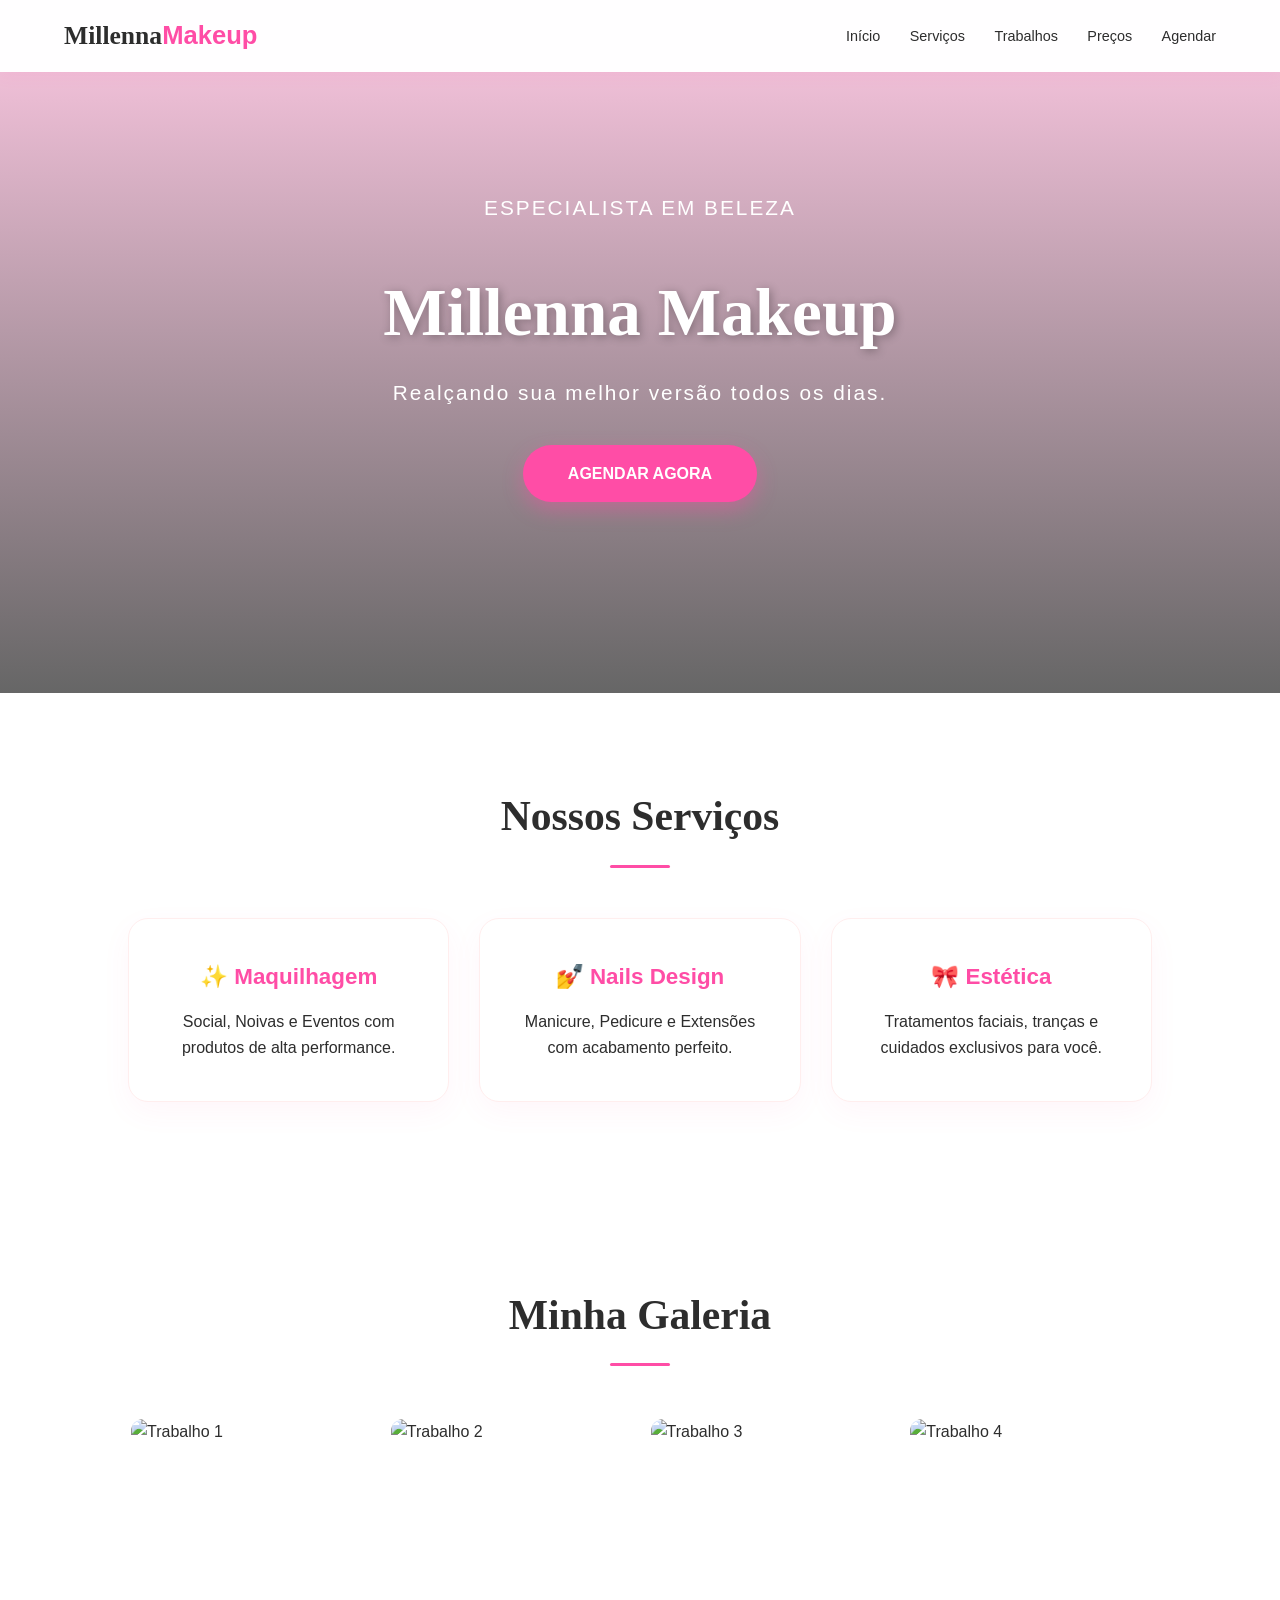
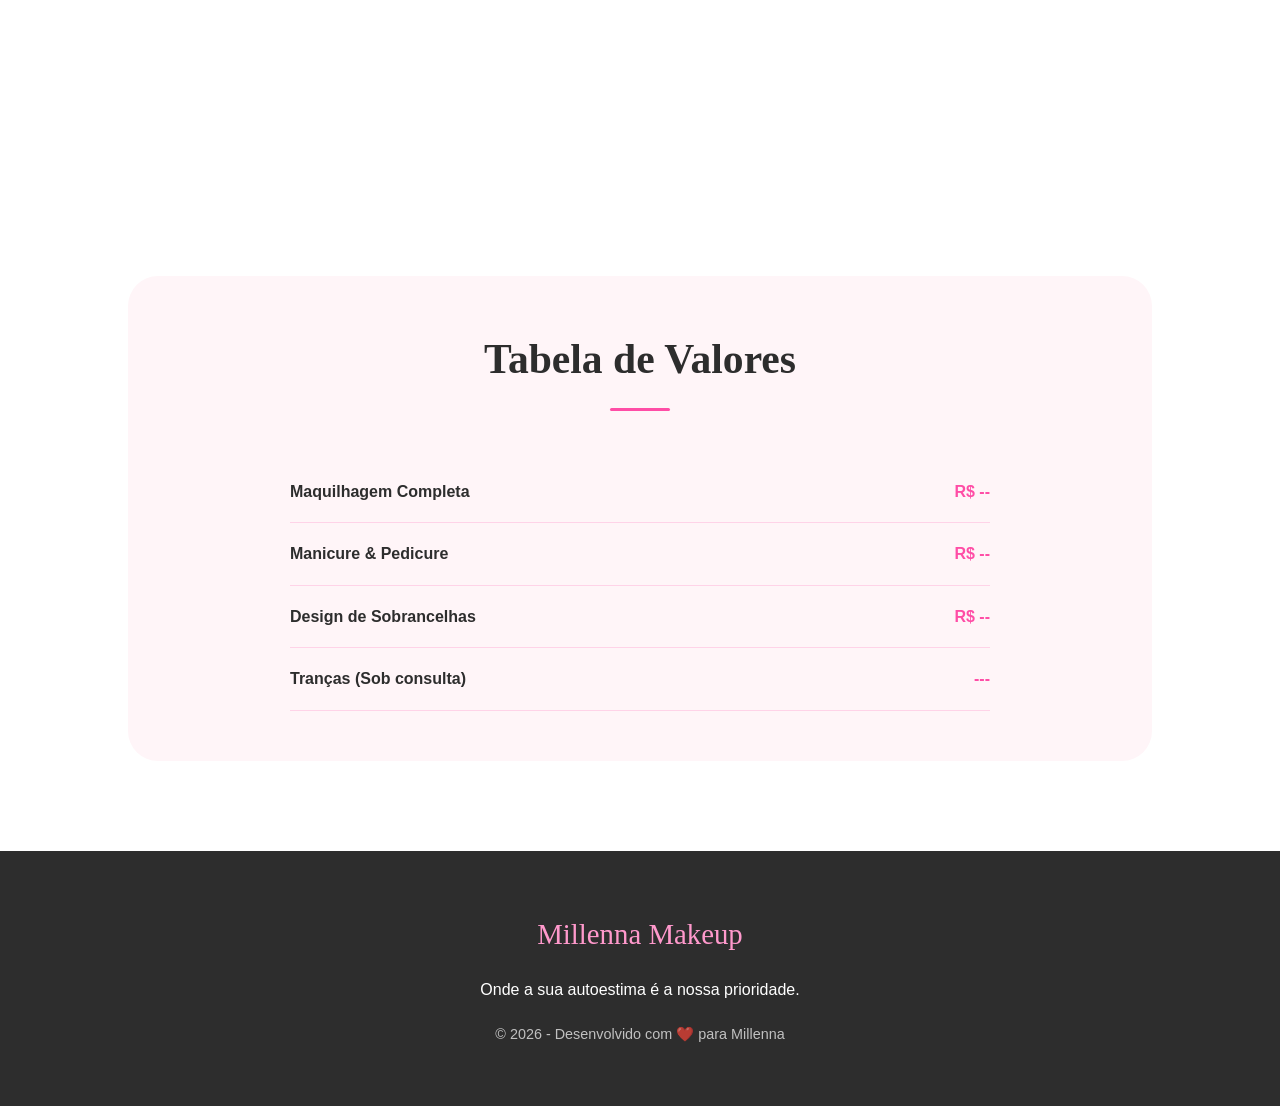
==== Index.html @ 880e7431 "Index.html" ====
<!DOCTYPE html>
<html lang="pt">
<head>
  <meta charset="UTF-8" />
  <meta name="viewport" content="width=device-width, initial-scale=1.0" />
  <title>Millenna Makeup | Estética & Beleza</title>
  <link href="https://fonts.googleapis.com" rel="stylesheet">
  <style>
    :root {
      --primary-pink: #ff4da6;
      --soft-pink: #ff99cc;
      --bg-pink: #fff5f8;
      --dark: #2d2d2d;
    }

    * { box-sizing: border-box; margin: 0; padding: 0; font-family: 'Poppins', sans-serif; scroll-behavior: smooth; }

    body { background: #fff; color: var(--dark); line-height: 1.6; }

    /* NAV ROSA CHIC */
    nav { 
      position: fixed; width: 100%; top: 0; z-index: 1000; 
      display: flex; justify-content: space-between; align-items: center; 
      padding: 15px 5%; background: rgba(255, 255, 255, 0.98); 
      box-shadow: 0 2px 15px rgba(255, 77, 166, 0.1);
    }
    .logo { font-family: 'Playfair Display', serif; font-size: 1.6rem; font-weight: 700; color: var(--dark); }
    .logo span { color: var(--primary-pink); }
    .menu a { margin-left: 25px; text-decoration: none; color: var(--dark); font-weight: 500; font-size: 0.9rem; transition: 0.3s; }
    .menu a:hover { color: var(--primary-pink); }

    /* HERO COM FOTO E FILTRO ROSA */
    header { 
      height: 77vh; 
      /* Substitua 'foto.jpg' pela imagem dela */
      background: linear-gradient(rgba(255, 77, 166, 0.3), rgba(0, 0, 0, 0.6)), url('/Imagens/millena.jpg'); 
      background-size: cover; background-position: center; background-attachment: scroll; 
      display: flex; flex-direction: column; justify-content: center; align-items: center;
      color: white; text-align: center; padding: 0 20px;
    }
    header h1 { font-family: 'Playfair Display', serif; font-size: 4.2rem; margin-bottom: 10px; text-shadow: 2px 2px 10px rgba(0,0,0,0.3); }
    header p { font-size: 1.3rem; font-weight: 300; margin-bottom: 35px; letter-spacing: 2px; }

    .btn-pink { 
      padding: 16px 45px; background: var(--primary-pink); color: white; border-radius: 50px; 
      text-decoration: none; font-weight: 600; text-transform: uppercase; 
      box-shadow: 0 8px 20px rgba(255, 77, 166, 0.4); transition: 0.4s;
    }
    .btn-pink:hover { transform: translateY(-3px); background: #e0368d; box-shadow: 0 12px 25px rgba(255, 77, 166, 0.6); }

    /* SEÇÕES */
    section { padding: 90px 10%; }
    h2 { text-align: center; font-family: 'Playfair Display', serif; font-size: 2.6rem; margin-bottom: 50px; color: var(--dark); }
    h2::after { content: ''; display: block; width: 60px; height: 3px; background: var(--primary-pink); margin: 15px auto; border-radius: 2px; }

    /* SERVIÇOS */
    .services { display: grid; grid-template-columns: repeat(auto-fit, minmax(280px, 1fr)); gap: 30px; }
    .card { 
      background: white; padding: 40px; border-radius: 20px; text-align: center;
      border: 1px solid #fee; transition: 0.4s; box-shadow: 0 10px 30px rgba(255, 77, 166, 0.05);
    }
    .card:hover { transform: translateY(-10px); border-color: var(--soft-pink); box-shadow: 0 15px 40px rgba(255, 77, 166, 0.15); }
    .card h3 { margin-bottom: 15px; color: var(--primary-pink); font-size: 1.4rem; }

    /* GALERIA */
    .gallery { display: grid; grid-template-columns: repeat(auto-fit, minmax(220px, 1fr)); gap: 15px; }
    .gallery img { width: 100%; height: 280px; object-fit: cover; border-radius: 15px; transition: 0.4s; border: 3px solid white; }
    .gallery img:hover { transform: scale(1.03); border-color: var(--soft-pink); }

    /* PREÇOS */
    .prices-container { background: var(--bg-pink); border-radius: 30px; padding: 50px; }
    .prices { max-width: 700px; margin: auto; }
    .price-item { display: flex; justify-content: space-between; padding: 18px 0; border-bottom: 1px solid rgba(255, 77, 166, 0.2); }
    .price-item span:first-child { font-weight: 600; }
    .price-val { color: var(--primary-pink); font-weight: 700; }

    footer { background: var(--dark); color: white; text-align: center; padding: 60px 20px; }
    .footer-logo { font-family: 'Playfair Display', serif; font-size: 1.8rem; margin-bottom: 20px; color: var(--soft-pink); }

    @media(max-width: 768px) {
      header h1 { font-size: 2.8rem; }
      .menu { display: none; }
      section { padding: 60px 5%; }
    }
  </style>
</head>
<body>

<nav>
  <div class="logo">Millenna<span>Makeup</span></div>
  <div class="menu">
    <a href="#home">Início</a>
    <a href="#servicos">Serviços</a>
    <a href="#galeria">Trabalhos</a>
    <a href="#precos">Preços</a>
    <a href="#contato">Agendar</a>
  </div>
</nav>

<header id="home">
  <p>ESPECIALISTA EM BELEZA</p>
  <h1>Millenna Makeup</h1>
  <p>Realçando sua melhor versão todos os dias.</p>
  <a href="https://wa.me" class="btn-pink">Agendar Agora</a>
</header>

<section id="servicos">
  <h2>Nossos Serviços</h2>
  <div class="services">
    <div class="card"><h3>✨ Maquilhagem</h3><p>Social, Noivas e Eventos com produtos de alta performance.</p></div>
    <div class="card"><h3>💅 Nails Design</h3><p>Manicure, Pedicure e Extensões com acabamento perfeito.</p></div>
    <div class="card"><h3>🎀 Estética</h3><p>Tratamentos faciais, tranças e cuidados exclusivos para você.</p></div>
  </div>
</section>

<section id="galeria" style="background: #fff;">
  <h2>Minha Galeria</h2>
  <div class="gallery">
    <!-- Coloque aqui as fotos dos trabalhos dela -->
    <img src="/Imagens/salão.jpg" alt="Trabalho 1">
    <img src="/Imagens/salão1.jpg" alt="Trabalho 2">
    <img src="/Imagens/salão2.jpg" alt="Trabalho 3">
    <img src="/Imagens/Salão3.jpg" alt="Trabalho 4">
  </div>
</section>

<section id="precos">
  <div class="prices-container">
    <h2>Tabela de Valores</h2>
    <div class="prices">
      <div class="price-item"><span>Maquilhagem Completa</span><span class="price-val">R$ --</span></div>
      <div class="price-item"><span>Manicure & Pedicure</span><span class="price-val">R$ --</span></div>
      <div class="price-item"><span>Design de Sobrancelhas</span><span class="price-val">R$ --</span></div>
      <div class="price-item"><span>Tranças (Sob consulta)</span><span class="price-val">---</span></div>
    </div>
  </div>
</section>

<footer id="contato">
  <div class="footer-logo">Millenna Makeup</div>
  <p>Onde a sua autoestima é a nossa prioridade.</p>
  <p style="margin-top:20px; font-size: 0.9rem; opacity: 0.7;">© 2026 - Desenvolvido com ❤️ para Millenna</p>
</footer>

</body>
  </html>
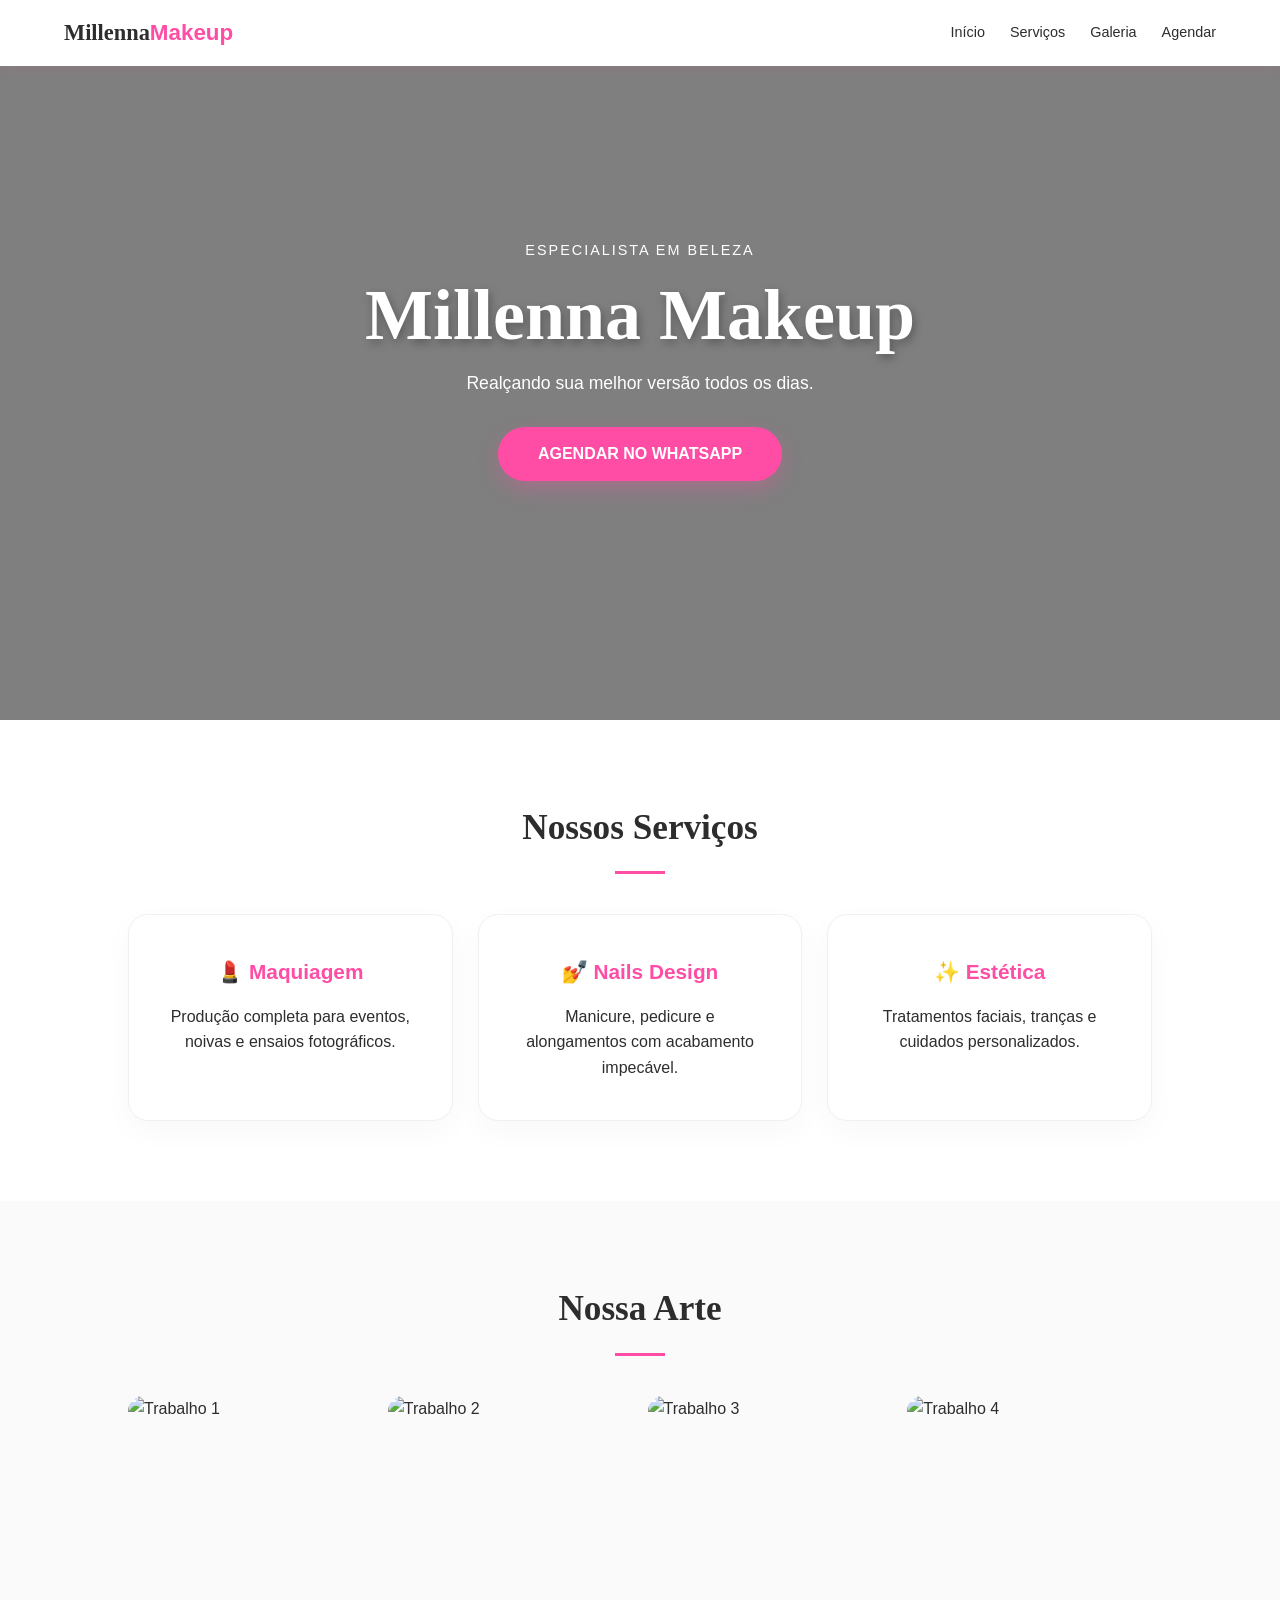
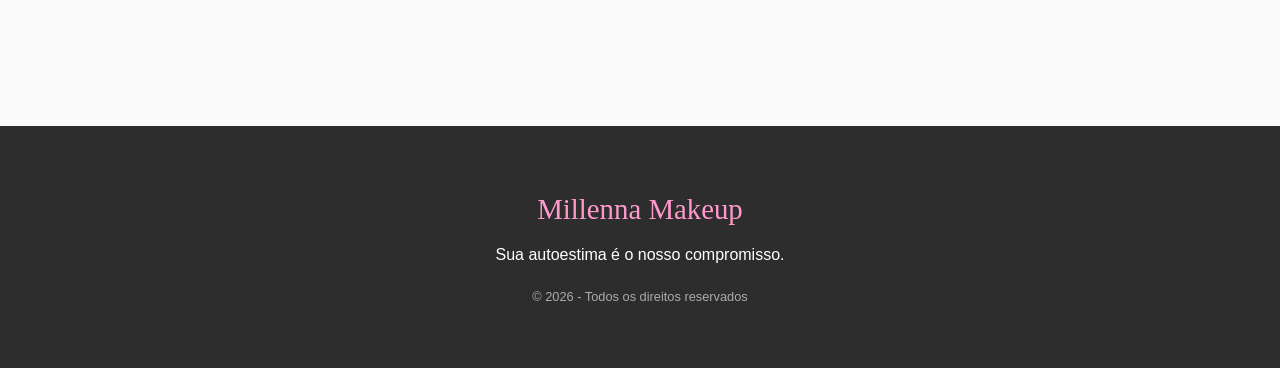
==== commit 2da024de: "Index.html" ====
--- a/Index.html
+++ b/Index.html
@@ -4,144 +4,85 @@
   <meta charset="UTF-8" />
   <meta name="viewport" content="width=device-width, initial-scale=1.0" />
   <title>Millenna Makeup | Estética & Beleza</title>
+  <link rel="stylesheet" href="/Style.css">
+
+  <!-- Fontes -->
   <link href="https://fonts.googleapis.com" rel="stylesheet">
-  <style>
-    :root {
-      --primary-pink: #ff4da6;
-      --soft-pink: #ff99cc;
-      --bg-pink: #fff5f8;
-      --dark: #2d2d2d;
-    }
-
-    * { box-sizing: border-box; margin: 0; padding: 0; font-family: 'Poppins', sans-serif; scroll-behavior: smooth; }
-
-    body { background: #fff; color: var(--dark); line-height: 1.6; }
-
-    /* NAV ROSA CHIC */
-    nav { 
-      position: fixed; width: 100%; top: 0; z-index: 1000; 
-      display: flex; justify-content: space-between; align-items: center; 
-      padding: 15px 5%; background: rgba(255, 255, 255, 0.98); 
-      box-shadow: 0 2px 15px rgba(255, 77, 166, 0.1);
-    }
-    .logo { font-family: 'Playfair Display', serif; font-size: 1.6rem; font-weight: 700; color: var(--dark); }
-    .logo span { color: var(--primary-pink); }
-    .menu a { margin-left: 25px; text-decoration: none; color: var(--dark); font-weight: 500; font-size: 0.9rem; transition: 0.3s; }
-    .menu a:hover { color: var(--primary-pink); }
-
-    /* HERO COM FOTO E FILTRO ROSA */
-    header { 
-      height: 77vh; 
-      /* Substitua 'foto.jpg' pela imagem dela */
-      background: linear-gradient(rgba(255, 77, 166, 0.3), rgba(0, 0, 0, 0.6)), url('/Imagens/millena.jpg'); 
-      background-size: cover; background-position: center; background-attachment: scroll; 
-      display: flex; flex-direction: column; justify-content: center; align-items: center;
-      color: white; text-align: center; padding: 0 20px;
-    }
-    header h1 { font-family: 'Playfair Display', serif; font-size: 4.2rem; margin-bottom: 10px; text-shadow: 2px 2px 10px rgba(0,0,0,0.3); }
-    header p { font-size: 1.3rem; font-weight: 300; margin-bottom: 35px; letter-spacing: 2px; }
-
-    .btn-pink { 
-      padding: 16px 45px; background: var(--primary-pink); color: white; border-radius: 50px; 
-      text-decoration: none; font-weight: 600; text-transform: uppercase; 
-      box-shadow: 0 8px 20px rgba(255, 77, 166, 0.4); transition: 0.4s;
-    }
-    .btn-pink:hover { transform: translateY(-3px); background: #e0368d; box-shadow: 0 12px 25px rgba(255, 77, 166, 0.6); }
-
-    /* SEÇÕES */
-    section { padding: 90px 10%; }
-    h2 { text-align: center; font-family: 'Playfair Display', serif; font-size: 2.6rem; margin-bottom: 50px; color: var(--dark); }
-    h2::after { content: ''; display: block; width: 60px; height: 3px; background: var(--primary-pink); margin: 15px auto; border-radius: 2px; }
-
-    /* SERVIÇOS */
-    .services { display: grid; grid-template-columns: repeat(auto-fit, minmax(280px, 1fr)); gap: 30px; }
-    .card { 
-      background: white; padding: 40px; border-radius: 20px; text-align: center;
-      border: 1px solid #fee; transition: 0.4s; box-shadow: 0 10px 30px rgba(255, 77, 166, 0.05);
-    }
-    .card:hover { transform: translateY(-10px); border-color: var(--soft-pink); box-shadow: 0 15px 40px rgba(255, 77, 166, 0.15); }
-    .card h3 { margin-bottom: 15px; color: var(--primary-pink); font-size: 1.4rem; }
-
-    /* GALERIA */
-    .gallery { display: grid; grid-template-columns: repeat(auto-fit, minmax(220px, 1fr)); gap: 15px; }
-    .gallery img { width: 100%; height: 280px; object-fit: cover; border-radius: 15px; transition: 0.4s; border: 3px solid white; }
-    .gallery img:hover { transform: scale(1.03); border-color: var(--soft-pink); }
-
-    /* PREÇOS */
-    .prices-container { background: var(--bg-pink); border-radius: 30px; padding: 50px; }
-    .prices { max-width: 700px; margin: auto; }
-    .price-item { display: flex; justify-content: space-between; padding: 18px 0; border-bottom: 1px solid rgba(255, 77, 166, 0.2); }
-    .price-item span:first-child { font-weight: 600; }
-    .price-val { color: var(--primary-pink); font-weight: 700; }
-
-    footer { background: var(--dark); color: white; text-align: center; padding: 60px 20px; }
-    .footer-logo { font-family: 'Playfair Display', serif; font-size: 1.8rem; margin-bottom: 20px; color: var(--soft-pink); }
-
-    @media(max-width: 768px) {
-      header h1 { font-size: 2.8rem; }
-      .menu { display: none; }
-      section { padding: 60px 5%; }
-    }
-  </style>
 </head>
 <body>
 
 <nav>
   <div class="logo">Millenna<span>Makeup</span></div>
-  <div class="menu">
+  <div class="menu-toggle" id="mobile-trigger">☰</div>
+  
+  <div class="menu" id="navMenu">
     <a href="#home">Início</a>
     <a href="#servicos">Serviços</a>
-    <a href="#galeria">Trabalhos</a>
-    <a href="#precos">Preços</a>
+    <a href="#galeria">Galeria</a>
     <a href="#contato">Agendar</a>
   </div>
 </nav>
 
 <header id="home">
-  <p>ESPECIALISTA EM BELEZA</p>
+  <p class="hero-tagline">Especialista em Beleza</p>
   <h1>Millenna Makeup</h1>
-  <p>Realçando sua melhor versão todos os dias.</p>
-  <a href="https://wa.me" class="btn-pink">Agendar Agora</a>
+  <p class="hero-sub">Realçando sua melhor versão todos os dias.</p>
+  <a href="https://wa.me" class="btn-pink">Agendar no WhatsApp</a>
 </header>
 
 <section id="servicos">
-  <h2>Nossos Serviços</h2>
+  <h2 class="section-title">Nossos Serviços</h2>
   <div class="services">
-    <div class="card"><h3>✨ Maquilhagem</h3><p>Social, Noivas e Eventos com produtos de alta performance.</p></div>
-    <div class="card"><h3>💅 Nails Design</h3><p>Manicure, Pedicure e Extensões com acabamento perfeito.</p></div>
-    <div class="card"><h3>🎀 Estética</h3><p>Tratamentos faciais, tranças e cuidados exclusivos para você.</p></div>
-  </div>
-</section>
-
-<section id="galeria" style="background: #fff;">
-  <h2>Minha Galeria</h2>
-  <div class="gallery">
-    <!-- Coloque aqui as fotos dos trabalhos dela -->
-    <img src="/Imagens/salão.jpg" alt="Trabalho 1">
-    <img src="/Imagens/salão1.jpg" alt="Trabalho 2">
-    <img src="/Imagens/salão2.jpg" alt="Trabalho 3">
-    <img src="/Imagens/Salão3.jpg" alt="Trabalho 4">
-  </div>
-</section>
-
-<section id="precos">
-  <div class="prices-container">
-    <h2>Tabela de Valores</h2>
-    <div class="prices">
-      <div class="price-item"><span>Maquilhagem Completa</span><span class="price-val">R$ --</span></div>
-      <div class="price-item"><span>Manicure & Pedicure</span><span class="price-val">R$ --</span></div>
-      <div class="price-item"><span>Design de Sobrancelhas</span><span class="price-val">R$ --</span></div>
-      <div class="price-item"><span>Tranças (Sob consulta)</span><span class="price-val">---</span></div>
+    <div class="card">
+        <h3>💄 Maquiagem</h3>
+        <p>Produção completa para eventos, noivas e ensaios fotográficos.</p>
+    </div>
+    <div class="card">
+        <h3>💅 Nails Design</h3>
+        <p>Manicure, pedicure e alongamentos com acabamento impecável.</p>
+    </div>
+    <div class="card">
+        <h3>✨ Estética</h3>
+        <p>Tratamentos faciais, tranças e cuidados personalizados.</p>
     </div>
   </div>
 </section>
 
+<section id="galeria">
+  <h2 class="section-title">Nossa Arte</h2>
+  <div class="gallery">
+    <img src="1.jpg" alt="Trabalho 1">
+    <img src="2.jpg" alt="Trabalho 2">
+    <img src="3.jpg" alt="Trabalho 3">
+    <img src="4.jpg" alt="Trabalho 4">
+  </div>
+</section>
+
 <footer id="contato">
-  <div class="footer-logo">Millenna Makeup</div>
-  <p>Onde a sua autoestima é a nossa prioridade.</p>
-  <p style="margin-top:20px; font-size: 0.9rem; opacity: 0.7;">© 2026 - Desenvolvido com ❤️ para Millenna</p>
+  <div class="footer-brand">Millenna Makeup</div>
+  <p>Sua autoestima é o nosso compromisso.</p>
+  <p class="footer-copy">© 2026 - Todos os direitos reservados</p>
 </footer>
 
+<script>
+  // Script para abrir/fechar o menu mobile
+  const menuTrigger = document.getElementById('mobile-trigger');
+  const navMenu = document.getElementById('navMenu');
+  const menuLinks = document.querySelectorAll('.menu a');
+
+  function toggleMenu() {
+    navMenu.classList.toggle('active');
+  }
+
+  menuTrigger.addEventListener('click', toggleMenu);
+
+  // Fecha o menu ao clicar em qualquer link
+  menuLinks.forEach(link => {
+    link.addEventListener('click', () => {
+      navMenu.classList.remove('active');
+    });
+  });
+</script>
+
 </body>
-  </html>
-  
+</html>
--- a/Style.css
+++ b/Style.css
@@ -0,0 +1,83 @@
+
+    /* VARIÁVEIS E RESET */
+    :root {
+      --primary-pink: #ff4da6;
+      --soft-pink: #ff99cc;
+      --bg-pink: #fff5f8;
+      --dark: #2d2d2d;
+      --white: #ffffff;
+      --overlay: rgba(0, 0, 0, 0.5);
+    }
+
+    * { box-sizing: border-box; margin: 0; padding: 0; font-family: 'Poppins', sans-serif; scroll-behavior: smooth; }
+    body { background: var(--white); color: var(--dark); line-height: 1.6; overflow-x: hidden; }
+
+    /* NAVEGAÇÃO */
+    nav { 
+      position: fixed; width: 100%; top: 0; z-index: 1001; 
+      display: flex; justify-content: space-between; align-items: center; 
+      padding: 15px 5%; background: var(--white); 
+      box-shadow: 0 2px 15px rgba(255, 77, 166, 0.1);
+    }
+    .logo { font-family: 'Playfair Display', serif; font-size: 1.4rem; font-weight: 700; color: var(--dark); }
+    .logo span { color: var(--primary-pink); }
+
+    .menu { display: flex; }
+    .menu a { margin-left: 25px; text-decoration: none; color: var(--dark); font-weight: 500; font-size: 0.9rem; transition: 0.3s; }
+    .menu a:hover { color: var(--primary-pink); }
+
+    .menu-toggle { display: none; font-size: 1.8rem; cursor: pointer; color: var(--primary-pink); }
+
+    /* HERO SECTION */
+    header { 
+      height: 80vh; 
+      background: linear-gradient(var(--overlay), var(--overlay)), url('foto.jpg'); 
+      background-size: cover; background-position: center; 
+      display: flex; flex-direction: column; justify-content: center; align-items: center;
+      color: var(--white); text-align: center; padding: 0 20px;
+    }
+    .hero-tagline { letter-spacing: 2px; text-transform: uppercase; font-size: 0.9rem; margin-bottom: 10px; }
+    header h1 { font-family: 'Playfair Display', serif; font-size: clamp(2.2rem, 8vw, 4.5rem); text-shadow: 2px 4px 10px rgba(0,0,0,0.3); line-height: 1.2; }
+    .hero-sub { font-size: 1.1rem; margin-top: 10px; font-weight: 300; }
+
+    .btn-pink { 
+      display: inline-block; margin-top: 30px; padding: 14px 40px; background: var(--primary-pink); 
+      color: var(--white); border-radius: 50px; text-decoration: none; font-weight: 600; 
+      text-transform: uppercase; box-shadow: 0 8px 20px rgba(255, 77, 166, 0.3); transition: 0.4s;
+    }
+    .btn-pink:hover { transform: translateY(-3px); background: #e0368d; }
+
+    /* SEÇÕES GERAIS */
+    section { padding: 80px 10%; }
+    .section-title { text-align: center; margin-bottom: 40px; font-family: 'Playfair Display', serif; font-size: 2.2rem; position: relative; }
+    .section-title::after { content: ''; display: block; width: 50px; height: 3px; background: var(--primary-pink); margin: 15px auto; }
+
+    /* SERVIÇOS */
+    .services { display: grid; grid-template-columns: repeat(auto-fit, minmax(250px, 1fr)); gap: 25px; }
+    .card { background: var(--white); padding: 40px; border-radius: 20px; text-align: center; box-shadow: 0 10px 30px rgba(0,0,0,0.03); border: 1px solid #f0f0f0; transition: 0.3s; }
+    .card:hover { transform: translateY(-10px); border-color: var(--soft-pink); }
+    .card h3 { color: var(--primary-pink); margin-bottom: 15px; font-size: 1.3rem; }
+
+    /* GALERIA */
+    #galeria { background-color: #fafafa; }
+    .gallery { display: grid; grid-template-columns: repeat(auto-fit, minmax(180px, 1fr)); gap: 15px; }
+    .gallery img { width: 100%; height: 250px; object-fit: cover; border-radius: 15px; transition: 0.4s; }
+    .gallery img:hover { transform: scale(1.03); }
+
+    /* RODAPÉ */
+    footer { background: var(--dark); color: var(--white); text-align: center; padding: 60px 20px; }
+    .footer-brand { font-family: 'Playfair Display', serif; font-size: 1.8rem; color: var(--soft-pink); margin-bottom: 10px; }
+    .footer-copy { font-size: 0.8rem; opacity: 0.6; margin-top: 20px; }
+
+    /* RESPONSIVIDADE (MOBILE) */
+    @media(max-width: 768px) {
+      .menu-toggle { display: block; }
+      .menu {
+        display: none; flex-direction: column; position: absolute; top: 100%; left: 0; 
+        width: 100%; background: var(--white); padding: 30px; box-shadow: 0 10px 25px rgba(0,0,0,0.1);
+      }
+      .menu.active { display: flex; }
+      .menu a { margin: 15px 0; font-size: 1.1rem; margin-left: 0; }
+      header { height: 65vh; padding-top: 60px; }
+      section { padding: 60px 5%; }
+    }
